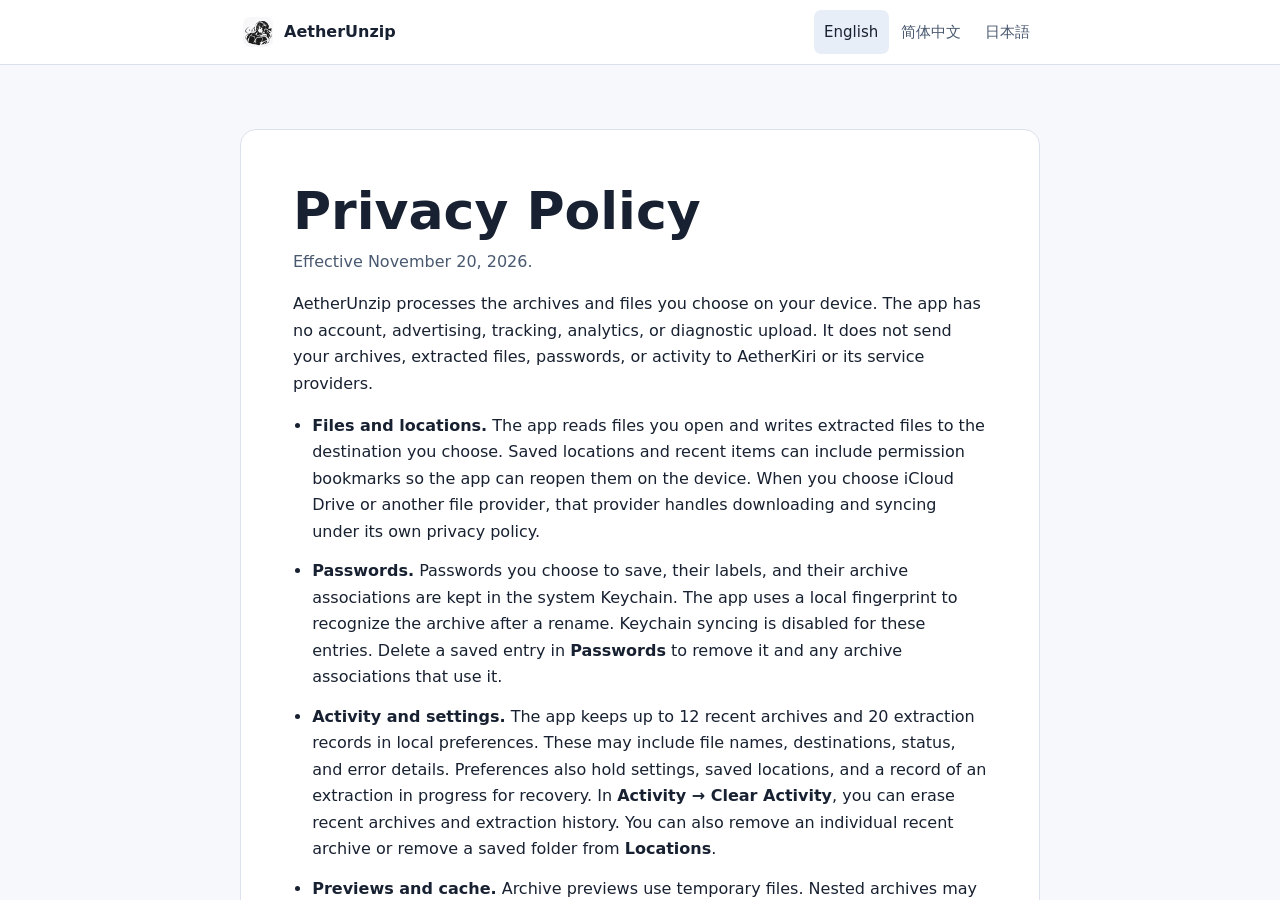
==== index.html @ 01e42d06 "docs: publish multilingual privacy policy" ====
<!doctype html>
<html lang="en"><head><meta charset="utf-8">
<meta name="viewport" content="width=device-width, initial-scale=1">
<title>AetherUnzip Privacy Policy</title>
<link rel="canonical" href="https://aetherkiri.github.io/AetherUnzip/privacy/">
<link rel="icon" href="privacy/icon.png">
<meta http-equiv="refresh" content="0; url=privacy/">
</head><body><a href="privacy/">AetherUnzip Privacy Policy</a></body></html>
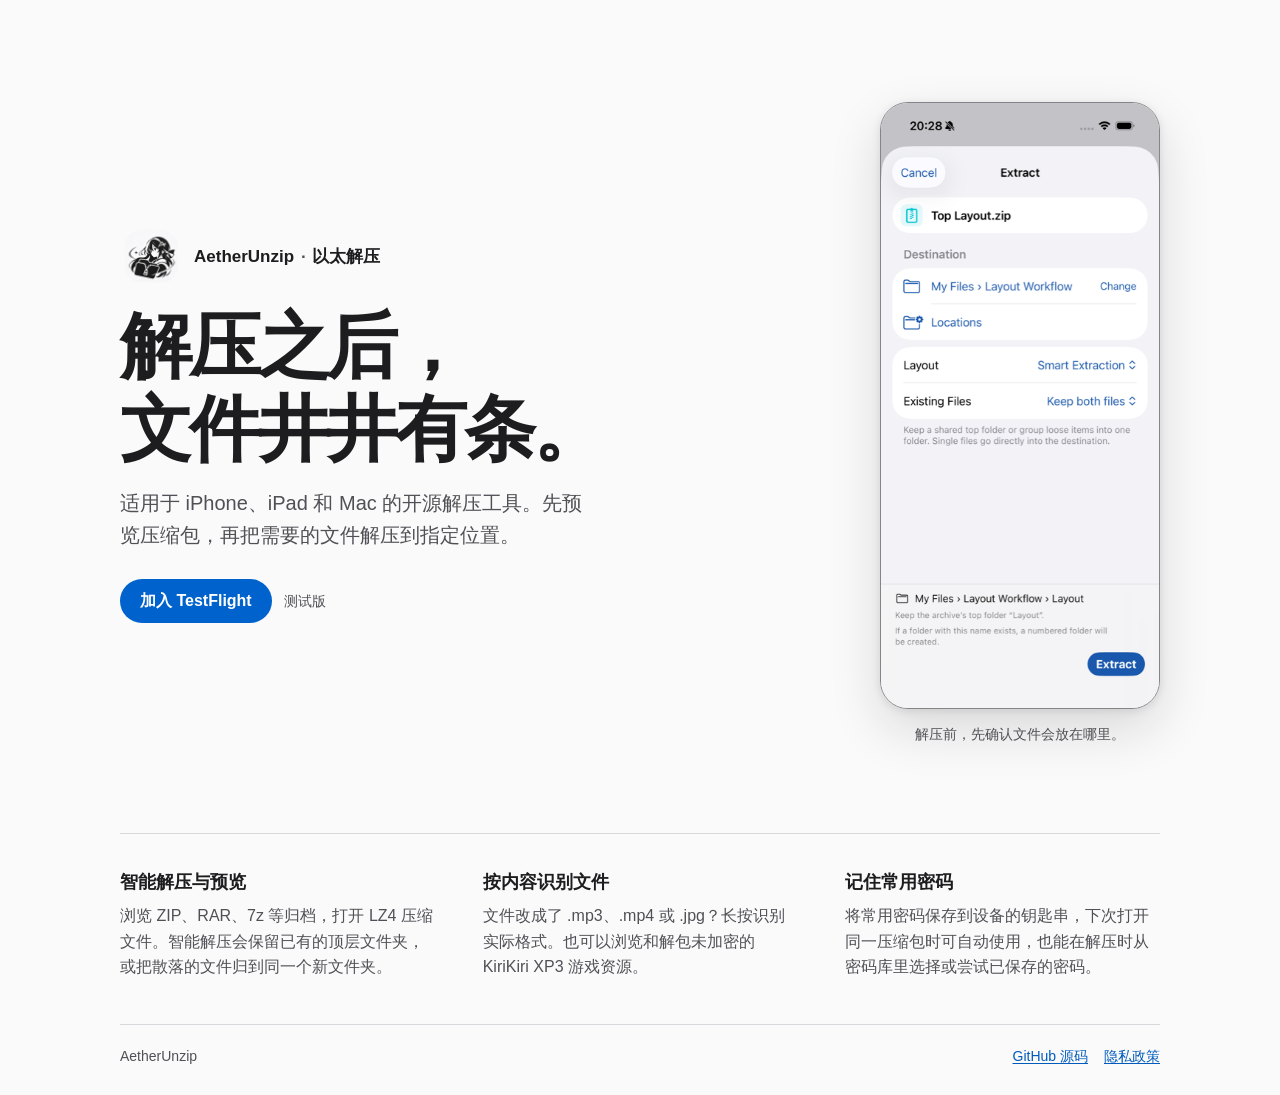
==== commit 4fa0bea0: "docs: publish the AetherUnzip landing page" ====
--- a/index.html
+++ b/index.html
@@ -1,8 +1,58 @@
 <!doctype html>
-<html lang="en"><head><meta charset="utf-8">
-<meta name="viewport" content="width=device-width, initial-scale=1">
-<title>AetherUnzip Privacy Policy</title>
-<link rel="canonical" href="https://aetherkiri.github.io/AetherUnzip/privacy/">
-<link rel="icon" href="privacy/icon.png">
-<meta http-equiv="refresh" content="0; url=privacy/">
-</head><body><a href="privacy/">AetherUnzip Privacy Policy</a></body></html>
+<html lang="zh-Hans">
+<head>
+  <meta charset="utf-8">
+  <meta name="viewport" content="width=device-width, initial-scale=1">
+  <meta name="description" content="以太解压是为 iPhone、iPad 和 Mac 打造的开源解压与文件管理工具。浏览压缩包、确认解压位置，或用密码库记住常用密码。">
+  <meta name="color-scheme" content="light dark">
+  <title>以太解压 · AetherUnzip</title>
+  <link rel="canonical" href="https://aetherkiri.github.io/AetherUnzip/">
+  <link rel="icon" href="privacy/icon.png" type="image/png">
+  <link rel="stylesheet" href="landing/style.css">
+</head>
+<body>
+  <main class="page">
+    <section class="hero" aria-labelledby="hero-title">
+      <div class="intro">
+        <div class="identity">
+          <img src="privacy/icon.png" alt="" width="62" height="62">
+          <p><span lang="en">AetherUnzip</span><span class="identity-divider" aria-hidden="true">·</span>以太解压</p>
+        </div>
+        <h1 id="hero-title">解压之后，<br>文件井井有条。</h1>
+        <p class="summary">适用于 iPhone、iPad 和 Mac 的开源解压工具。先预览压缩包，再把需要的文件解压到指定位置。</p>
+        <div class="actions">
+          <a class="button" href="https://testflight.apple.com/join/wxTSeR9s">加入 TestFlight</a>
+          <span class="beta">测试版</span>
+        </div>
+      </div>
+      <figure class="preview">
+        <img src="landing/smart-extraction.png" width="377" height="820" alt="以太解压的 iPhone 解压界面，显示选定的目标目录、智能解压布局与保留两份文件的冲突策略。">
+        <figcaption>解压前，先确认文件会放在哪里。</figcaption>
+      </figure>
+    </section>
+
+    <section class="features" aria-label="主要功能">
+      <div class="feature">
+        <h2>智能解压与预览</h2>
+        <p>浏览 ZIP、RAR、7z 等归档，打开 LZ4 压缩文件。智能解压会保留已有的顶层文件夹，或把散落的文件归到同一个新文件夹。</p>
+      </div>
+      <div class="feature">
+        <h2>按内容识别文件</h2>
+        <p>文件改成了 .mp3、.mp4 或 .jpg？长按识别实际格式。也可以浏览和解包未加密的 KiriKiri XP3 游戏资源。</p>
+      </div>
+      <div class="feature">
+        <h2>记住常用密码</h2>
+        <p>将常用密码保存到设备的钥匙串，下次打开同一压缩包时可自动使用，也能在解压时从密码库里选择或尝试已保存的密码。</p>
+      </div>
+    </section>
+  </main>
+
+  <footer class="footer page">
+    <span lang="en">AetherUnzip</span>
+    <nav aria-label="项目链接">
+      <a href="https://github.com/AetherKiri/AetherUnzip">GitHub 源码</a>
+      <a href="privacy/zh-cn/">隐私政策</a>
+    </nav>
+  </footer>
+</body>
+</html>
--- a/landing/style.css
+++ b/landing/style.css
@@ -0,0 +1,153 @@
+:root {
+  color-scheme: light dark;
+  font-family: -apple-system, BlinkMacSystemFont, "PingFang SC", "Microsoft YaHei", sans-serif;
+  --background: #fafafa;
+  --text: #1d1d1f;
+  --secondary: #505056;
+  --line: #d8d8dc;
+  --accent: #005bbb;
+  --button: #0062cc;
+  --button-hover: #0056b5;
+  --button-text: #fff;
+  --preview-border: #858589;
+  --preview-shadow: 0 20px 52px #15151a24, 0 2px 8px #15151a1a;
+}
+
+@media (prefers-color-scheme: dark) {
+  :root {
+    --background: #18181a;
+    --text: #f5f5f7;
+    --secondary: #b5b5bd;
+    --line: #414146;
+    --accent: #75baff;
+    --button: #82beff;
+    --button-hover: #a3d0ff;
+    --button-text: #10253a;
+    --preview-border: #68686e;
+    --preview-shadow: 0 20px 52px #0007, 0 2px 8px #0005;
+  }
+}
+
+* { box-sizing: border-box; }
+
+body {
+  margin: 0;
+  background: var(--background);
+  color: var(--text);
+  line-height: 1.6;
+}
+
+h1, h2, p, figure { margin: 0; }
+
+a { color: var(--accent); }
+a:focus-visible { outline: 2px solid var(--accent); outline-offset: 4px; }
+
+.page {
+  width: min(100% - 3rem, 65rem);
+  margin-inline: auto;
+}
+
+.hero {
+  display: grid;
+  grid-template-columns: minmax(0, 1fr) auto;
+  align-items: center;
+  gap: clamp(2.5rem, 7vw, 6rem);
+  padding-block: clamp(3.5rem, 8vw, 7rem) clamp(3rem, 7vw, 5.5rem);
+}
+
+.identity {
+  display: flex;
+  align-items: center;
+  gap: 0.75rem;
+  font-size: 1.0625rem;
+  font-weight: 600;
+}
+
+.identity img { flex: none; display: block; }
+.identity-divider { margin-inline: 0.4em; color: var(--secondary); }
+
+h1 {
+  margin-block: 1.125rem 1rem;
+  font-size: clamp(2.25rem, 6vw, 4.5rem);
+  font-weight: 700;
+  line-height: 1.15;
+  letter-spacing: -0.045em;
+}
+
+.summary {
+  max-width: 29rem;
+  color: var(--secondary);
+  font-size: clamp(1.0625rem, 2.1vw, 1.25rem);
+}
+
+.actions {
+  display: flex;
+  flex-wrap: wrap;
+  align-items: center;
+  gap: 0.75rem;
+  margin-top: 1.75rem;
+}
+
+.button {
+  display: inline-flex;
+  align-items: center;
+  min-height: 2.75rem;
+  padding: 0.5rem 1.25rem;
+  border-radius: 999px;
+  background: var(--button);
+  color: var(--button-text);
+  font-weight: 600;
+  text-decoration: none;
+}
+
+.button:hover { background: var(--button-hover); }
+.beta, figcaption { color: var(--secondary); font-size: 0.875rem; }
+
+.preview { width: min(32vw, 17.5rem); text-align: center; }
+
+.preview img {
+  display: block;
+  width: 100%;
+  height: auto;
+  border: 1px solid var(--preview-border);
+  border-radius: clamp(1.125rem, 2.6vw, 1.75rem);
+  box-shadow: var(--preview-shadow);
+}
+
+figcaption { margin-top: 0.875rem; }
+
+.features {
+  display: grid;
+  grid-template-columns: repeat(3, minmax(0, 1fr));
+  gap: clamp(1.5rem, 4vw, 3rem);
+  border-top: 1px solid var(--line);
+  padding-block: 2.125rem 2.75rem;
+}
+
+.feature h2 { font-size: 1.125rem; margin-bottom: 0.375rem; }
+.feature p { color: var(--secondary); overflow-wrap: anywhere; }
+
+.footer {
+  display: flex;
+  flex-wrap: wrap;
+  justify-content: space-between;
+  gap: 0.375rem 1rem;
+  border-top: 1px solid var(--line);
+  padding-block: 0.75rem 1.25rem;
+  color: var(--secondary);
+  font-size: 0.875rem;
+}
+
+.footer span { padding-block: 0.5rem; }
+.footer nav { display: flex; flex-wrap: wrap; gap: 1rem; }
+.footer a { padding-block: 0.5rem; text-underline-offset: 0.16em; }
+
+@media (max-width: 47rem) {
+  .hero { grid-template-columns: minmax(0, 1fr); gap: 2.375rem; text-align: center; }
+  .identity, .actions { justify-content: center; }
+  .summary, .preview { margin-inline: auto; }
+  .preview { width: min(72%, 16rem); }
+  .features { grid-template-columns: 1fr; padding-block: 0; gap: 0; }
+  .feature { padding-block: 1.375rem; }
+  .feature + .feature { border-top: 1px solid var(--line); }
+}
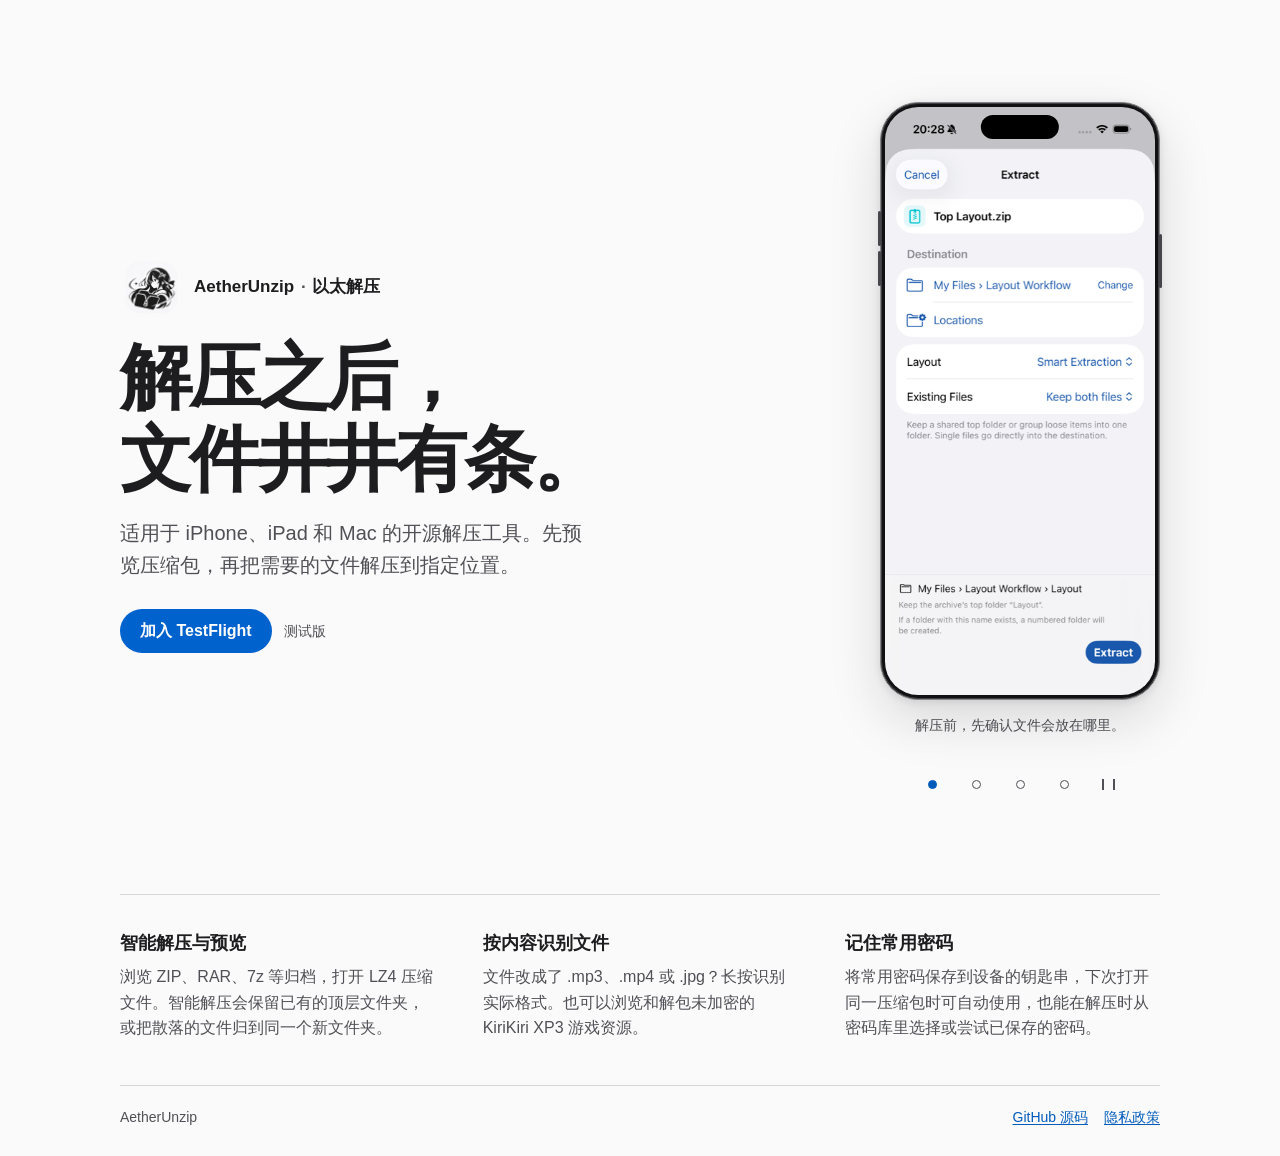
==== commit 79a961a9: "docs: publish the screenshot carousel" ====
--- a/index.html
+++ b/index.html
@@ -9,6 +9,7 @@
   <link rel="canonical" href="https://aetherkiri.github.io/AetherUnzip/">
   <link rel="icon" href="privacy/icon.png" type="image/png">
   <link rel="stylesheet" href="landing/style.css">
+  <script src="landing/gallery.js" defer></script>
 </head>
 <body>
   <main class="page">
@@ -25,10 +26,27 @@
           <span class="beta">测试版</span>
         </div>
       </div>
-      <figure class="preview">
-        <img src="landing/smart-extraction.png" width="377" height="820" alt="以太解压的 iPhone 解压界面，显示选定的目标目录、智能解压布局与保留两份文件的冲突策略。">
-        <figcaption>解压前，先确认文件会放在哪里。</figcaption>
-      </figure>
+      <section class="preview" aria-label="应用截图轮播">
+        <figure>
+          <div class="phone">
+            <div class="phone-screen">
+              <img src="landing/smart-extraction.png" width="377" height="820" alt="解压界面列出目标目录、智能解压布局和文件冲突策略。" data-caption="解压前，先确认文件会放在哪里。">
+              <img src="landing/archive-preview.png" width="377" height="820" alt="归档预览界面显示文件列表、搜索框和全部解压按钮。" data-caption="在解压前浏览、搜索或选择归档里的文件。" hidden>
+              <img src="landing/archive-identification.png" width="377" height="820" alt="识别窗口显示 JPG 后缀的文件含有 ZIP 归档，可直接打开或重命名。" data-caption="按文件内容识别归档，再决定如何打开。" hidden>
+              <img src="landing/password-library.png" width="377" height="820" alt="密码库列出两条示例密码的名称，并提供添加按钮。" data-caption="将常用解压密码保存在密码库。" hidden>
+              <span class="dynamic-island" aria-hidden="true"></span>
+            </div>
+          </div>
+          <figcaption>解压前，先确认文件会放在哪里。</figcaption>
+        </figure>
+        <div class="preview-controls" role="group" aria-label="截图切换" hidden>
+          <button type="button" class="preview-dot" aria-label="智能解压" aria-current="true"></button>
+          <button type="button" class="preview-dot" aria-label="归档预览"></button>
+          <button type="button" class="preview-dot" aria-label="格式识别"></button>
+          <button type="button" class="preview-dot" aria-label="密码库"></button>
+          <button type="button" class="preview-playback" aria-label="暂停轮播"></button>
+        </div>
+      </section>
     </section>
 
     <section class="features" aria-label="主要功能">
--- a/landing/style.css
+++ b/landing/style.css
@@ -40,7 +40,7 @@
 h1, h2, p, figure { margin: 0; }
 
 a { color: var(--accent); }
-a:focus-visible { outline: 2px solid var(--accent); outline-offset: 4px; }
+a:focus-visible, button:focus-visible { outline: 2px solid var(--accent); outline-offset: 3px; }
 
 .page {
   width: min(100% - 3rem, 65rem);
@@ -105,16 +105,89 @@
 
 .preview { width: min(32vw, 17.5rem); text-align: center; }
 
-.preview img {
+.phone {
+  position: relative;
+  padding: 4px;
+  border: 1px solid var(--preview-border);
+  border-radius: clamp(1.5rem, 3vw, 2.5rem);
+  background: #111114;
+  box-shadow: inset 0 0 0 1px #ffffff32, var(--preview-shadow);
+}
+
+.phone::before, .phone::after {
+  position: absolute;
+  width: 3px;
+  border-radius: 2px;
+  background: #45454b;
+  content: "";
+}
+
+.phone::before { top: 18%; left: -3px; height: 6%; box-shadow: 0 40px #45454b; }
+.phone::after { top: 22%; right: -3px; height: 9%; }
+
+.phone-screen {
+  position: relative;
+  aspect-ratio: 377 / 820;
+  overflow: hidden;
+  border-radius: clamp(1.1875rem, calc(3vw - 5px), 2.1875rem);
+  background: #f0f0f4;
+}
+
+.phone-screen img:not([hidden]) {
   display: block;
   width: 100%;
   height: auto;
-  border: 1px solid var(--preview-border);
-  border-radius: clamp(1.125rem, 2.6vw, 1.75rem);
-  box-shadow: var(--preview-shadow);
-}
-
-figcaption { margin-top: 0.875rem; }
+}
+
+.dynamic-island {
+  position: absolute;
+  top: 1.35%;
+  left: 50%;
+  transform: translateX(-50%);
+  width: 29%;
+  aspect-ratio: 3.25;
+  border-radius: 999px;
+  background: #000;
+  pointer-events: none;
+}
+
+@media (prefers-reduced-motion: no-preference) {
+  .phone-screen img:not([hidden]) { animation: reveal-screen 220ms ease-out; }
+  @keyframes reveal-screen { from { opacity: 0.45; } }
+}
+
+figcaption { margin-top: 0.875rem; min-height: 3.2em; }
+
+.preview-controls:not([hidden]) {
+  display: flex;
+  justify-content: center;
+  margin-top: 0.25rem;
+}
+
+.preview-controls button {
+  display: grid;
+  place-items: center;
+  width: min(2.75rem, 20%);
+  min-height: 2.75rem;
+  padding: 0;
+  border: 0;
+  border-radius: 999px;
+  color: var(--secondary);
+  background: transparent;
+  cursor: pointer;
+}
+
+.preview-controls button:hover { background: color-mix(in srgb, var(--text) 7%, transparent); }
+.preview-controls button:focus-visible { outline-offset: -3px; }
+.preview-dot::before { width: 7px; height: 7px; border: 1px solid currentColor; border-radius: 50%; content: ""; }
+.preview-dot[aria-current="true"] { color: var(--accent); }
+.preview-dot[aria-current="true"]::before { background: currentColor; }
+.preview-playback::before { width: 9px; height: 11px; border-inline: 2px solid currentColor; content: ""; }
+.preview-playback[data-paused]::before {
+  border: 0;
+  background: currentColor;
+  clip-path: polygon(0 0, 100% 50%, 0 100%);
+}
 
 .features {
   display: grid;
